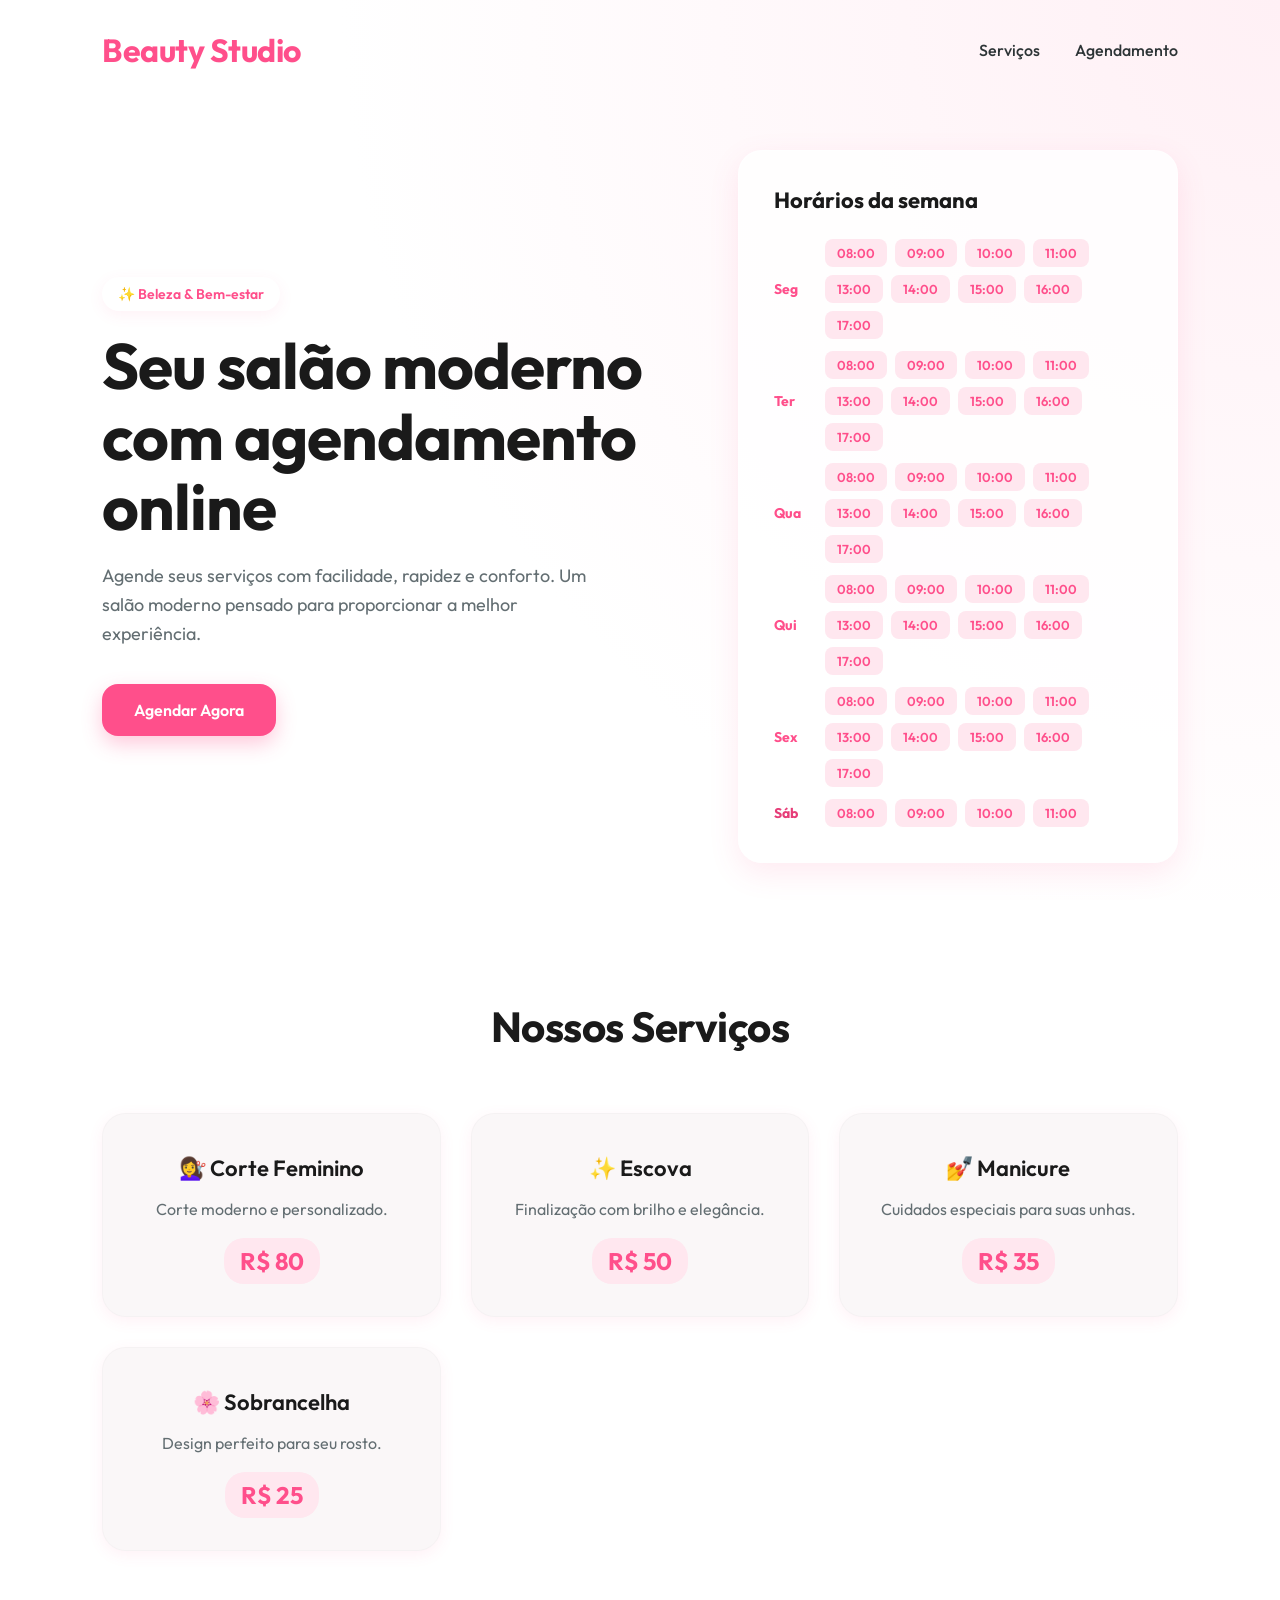
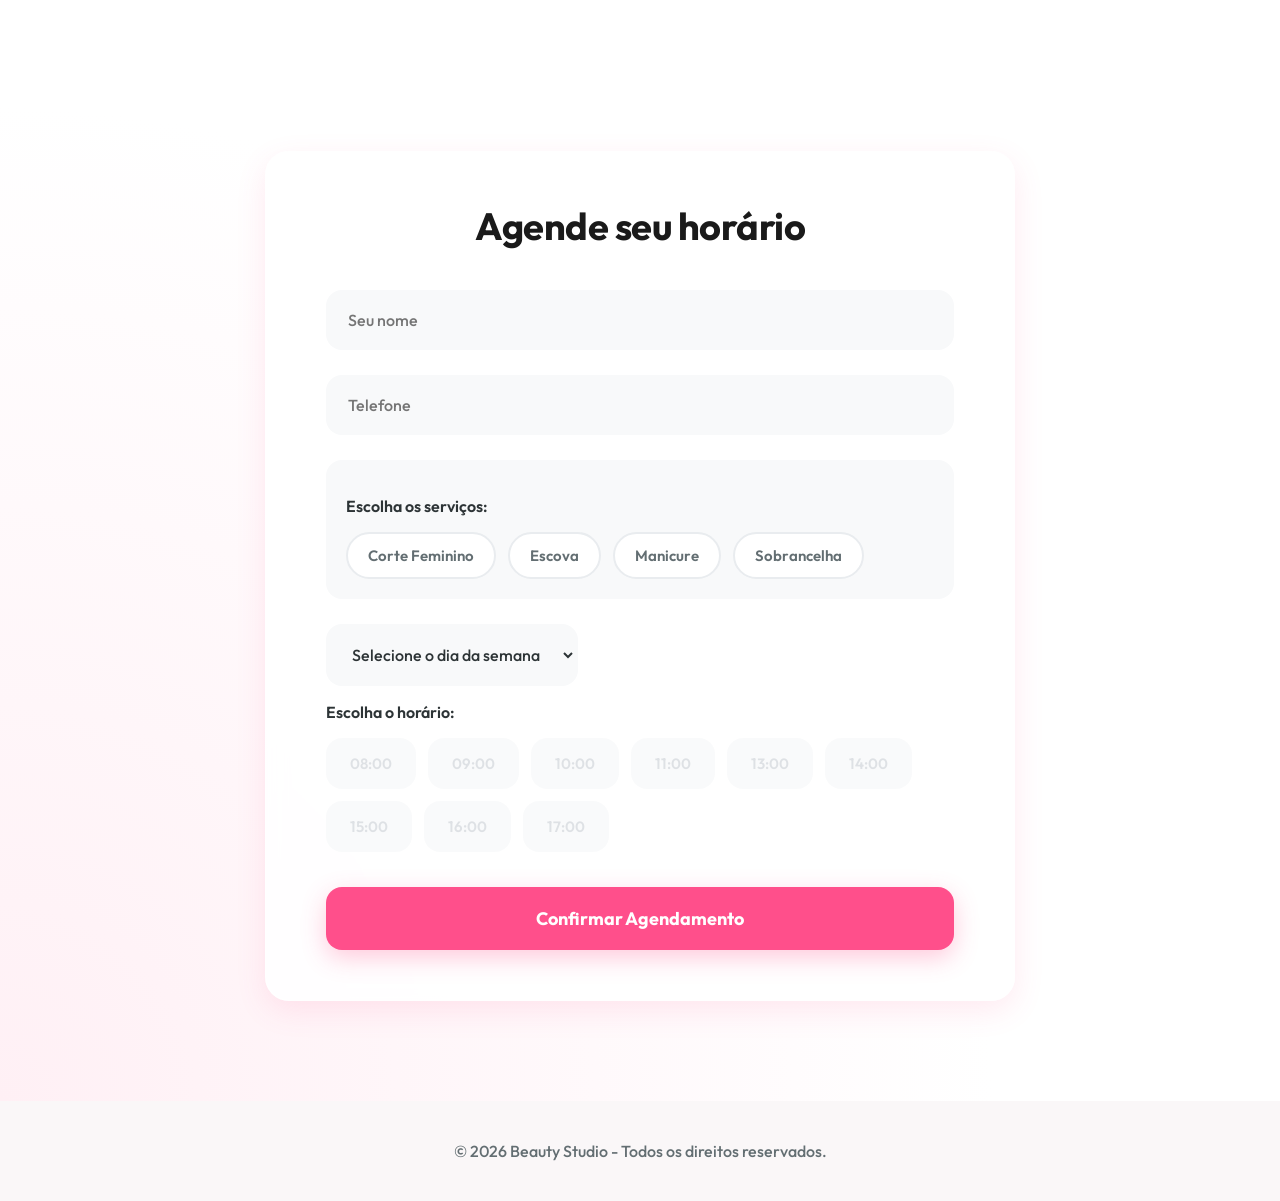
==== index.html @ dd79ac81 "iniciando o salao de beleza" ====
<!DOCTYPE html>
<html lang="pt-BR">
<head>
  <meta charset="UTF-8" />
  <meta name="viewport" content="width=device-width, initial-scale=1.0"/>
  <title>Beauty Studio</title>
  <link rel="preconnect" href="https://fonts.googleapis.com">
  <link rel="preconnect" href="https://fonts.gstatic.com" crossorigin>
  <link href="https://fonts.googleapis.com/css2?family=Outfit:wght@300;400;500;600;700&display=swap" rel="stylesheet">
  <link rel="stylesheet" href="style.css"/>
  <script defer src="script.js"></script>
</head>
<body>

  <header class="hero">
    <nav>
      <h2>Beauty Studio</h2>

      <ul>
        <li><a href="#servicos">Serviços</a></li>
        <li><a href="#agendamento">Agendamento</a></li>
      </ul>
    </nav>

    <div class="hero-content">
      <div>
        <span class="tag">✨ Beleza & Bem-estar</span>

        <h1>
          Seu salão moderno com agendamento online
        </h1>

        <p>
          Agende seus serviços com facilidade, rapidez e conforto.
          Um salão moderno pensado para proporcionar a melhor experiência.
        </p>

        <a href="#agendamento" class="btn">
          Agendar Agora
        </a>
      </div>

      <div class="hero-card">
        <h3>Horários da semana</h3>

        <div class="schedule-grid" id="agendaGrid">
          <div class="schedule-row" data-day="Segunda-feira">
            <span class="day-label">Seg</span>
            <div class="hours"><span data-time="08:00">08:00</span><span data-time="09:00">09:00</span><span data-time="10:00">10:00</span><span data-time="11:00">11:00</span><span data-time="13:00">13:00</span><span data-time="14:00">14:00</span><span data-time="15:00">15:00</span><span data-time="16:00">16:00</span><span data-time="17:00">17:00</span></div>
          </div>
          <div class="schedule-row" data-day="Terça-feira">
            <span class="day-label">Ter</span>
            <div class="hours"><span data-time="08:00">08:00</span><span data-time="09:00">09:00</span><span data-time="10:00">10:00</span><span data-time="11:00">11:00</span><span data-time="13:00">13:00</span><span data-time="14:00">14:00</span><span data-time="15:00">15:00</span><span data-time="16:00">16:00</span><span data-time="17:00">17:00</span></div>
          </div>
          <div class="schedule-row" data-day="Quarta-feira">
            <span class="day-label">Qua</span>
            <div class="hours"><span data-time="08:00">08:00</span><span data-time="09:00">09:00</span><span data-time="10:00">10:00</span><span data-time="11:00">11:00</span><span data-time="13:00">13:00</span><span data-time="14:00">14:00</span><span data-time="15:00">15:00</span><span data-time="16:00">16:00</span><span data-time="17:00">17:00</span></div>
          </div>
          <div class="schedule-row" data-day="Quinta-feira">
            <span class="day-label">Qui</span>
            <div class="hours"><span data-time="08:00">08:00</span><span data-time="09:00">09:00</span><span data-time="10:00">10:00</span><span data-time="11:00">11:00</span><span data-time="13:00">13:00</span><span data-time="14:00">14:00</span><span data-time="15:00">15:00</span><span data-time="16:00">16:00</span><span data-time="17:00">17:00</span></div>
          </div>
          <div class="schedule-row" data-day="Sexta-feira">
            <span class="day-label">Sex</span>
            <div class="hours"><span data-time="08:00">08:00</span><span data-time="09:00">09:00</span><span data-time="10:00">10:00</span><span data-time="11:00">11:00</span><span data-time="13:00">13:00</span><span data-time="14:00">14:00</span><span data-time="15:00">15:00</span><span data-time="16:00">16:00</span><span data-time="17:00">17:00</span></div>
          </div>
          <div class="schedule-row" data-day="Sábado">
            <span class="day-label sat">Sáb</span>
            <div class="hours"><span data-time="08:00">08:00</span><span data-time="09:00">09:00</span><span data-time="10:00">10:00</span><span data-time="11:00">11:00</span></div>
          </div>
        </div>
      </div>
    </div>
  </header>

  <section id="servicos" class="services">
    <h2>Nossos Serviços</h2>

    <div class="cards">

      <div class="card">
        <h3>💇‍♀️ Corte Feminino</h3>
        <p>Corte moderno e personalizado.</p>
        <strong>R$ 80</strong>
      </div>

      <div class="card">
        <h3>✨ Escova</h3>
        <p>Finalização com brilho e elegância.</p>
        <strong>R$ 50</strong>
      </div>

      <div class="card">
        <h3>💅 Manicure</h3>
        <p>Cuidados especiais para suas unhas.</p>
        <strong>R$ 35</strong>
      </div>

      <div class="card">
        <h3>🌸 Sobrancelha</h3>
        <p>Design perfeito para seu rosto.</p>
        <strong>R$ 25</strong>
      </div>

    </div>
  </section>

  <section id="agendamento" class="booking">
    <div class="booking-box">

      <h2>Agende seu horário</h2>

      <form id="bookingForm">

        <input type="text" id="name" placeholder="Seu nome" required>

        <input type="tel" id="phone" placeholder="Telefone" required>

        <div class="services-selection">
          <p class="time-label">Escolha os serviços:</p>
          <div class="service-chips">
            <label class="service-chip"><input type="checkbox" name="services" value="Corte Feminino"> Corte Feminino</label>
            <label class="service-chip"><input type="checkbox" name="services" value="Escova"> Escova</label>
            <label class="service-chip"><input type="checkbox" name="services" value="Manicure"> Manicure</label>
            <label class="service-chip"><input type="checkbox" name="services" value="Sobrancelha"> Sobrancelha</label>
          </div>
        </div>

        <div class="day-preference" id="dayPreference" style="display: none;">
          <p class="time-label">Como deseja agendar?</p>
          <div class="radio-group">
            <label><input type="radio" name="scheduleType" value="Mesmo dia" checked> Tudo no mesmo dia</label>
            <label><input type="radio" name="scheduleType" value="Dias separados"> Em dias separados</label>
          </div>
        </div>

        <div id="singleDaySchedule">
          <select id="day">
            <option value="">Selecione o dia da semana</option>
            <option value="Segunda-feira">Segunda-feira</option>
            <option value="Terça-feira">Terça-feira</option>
            <option value="Quarta-feira">Quarta-feira</option>
            <option value="Quinta-feira">Quinta-feira</option>
            <option value="Sexta-feira">Sexta-feira</option>
            <option value="Sábado">Sábado (até 12h)</option>
          </select>

          <p class="time-label">Escolha o horário:</p>
          <div class="time-slots" id="timeSlots">
            <span class="slot" data-time="08:00">08:00</span>
            <span class="slot" data-time="09:00">09:00</span>
            <span class="slot" data-time="10:00">10:00</span>
            <span class="slot" data-time="11:00">11:00</span>
            <span class="slot weekday-only" data-time="13:00">13:00</span>
            <span class="slot weekday-only" data-time="14:00">14:00</span>
            <span class="slot weekday-only" data-time="15:00">15:00</span>
            <span class="slot weekday-only" data-time="16:00">16:00</span>
            <span class="slot weekday-only" data-time="17:00">17:00</span>
          </div>
          <input type="hidden" id="time">
        </div>

        <div id="separateDaysSchedule" style="display: none;">
        </div>

        <button type="submit">
          Confirmar Agendamento
        </button>

      </form>

    </div>
  </section>

  <footer>
    <p>© 2026 Beauty Studio - Todos os direitos reservados.</p>
  </footer>

</body>
</html>
---- style.css ----
@import url('https://fonts.googleapis.com/css2?family=Outfit:wght@300;400;500;600;700&display=swap');

:root {
  --primary: #ff4f8b;
  --primary-hover: #e63d78;
  --primary-light: #ffe7ef;
  --bg: #faf7f8;
  --text: #2d3436;
  --text-muted: #636e72;
  --white: #ffffff;
  --radius-sm: 10px;
  --radius-md: 16px;
  --radius-lg: 24px;
  --shadow-sm: 0 4px 15px rgba(255, 79, 139, 0.08);
  --shadow-md: 0 10px 30px rgba(255, 79, 139, 0.12);
  --shadow-hover: 0 15px 40px rgba(255, 79, 139, 0.2);
  --transition: all 0.3s cubic-bezier(0.25, 0.8, 0.25, 1);
}

* {
  margin: 0;
  padding: 0;
  box-sizing: border-box;
  font-family: 'Outfit', sans-serif;
}

body {
  background: var(--bg);
  color: var(--text);
  overflow-x: hidden;
  -webkit-font-smoothing: antialiased;
}

/* Animations */
@keyframes fadeInUp {
  from { opacity: 0; transform: translateY(20px); }
  to { opacity: 1; transform: translateY(0); }
}

/* Hero Section */
.hero {
  min-height: 100vh;
  background: radial-gradient(circle at top right, #fff0f5 0%, #fff 60%);
  padding: 30px 8%;
  position: relative;
}

nav {
  display: flex;
  justify-content: space-between;
  align-items: center;
  animation: fadeInUp 0.6s ease forwards;
}

nav h2 {
  color: var(--primary);
  font-size: 32px;
  font-weight: 700;
  letter-spacing: -0.5px;
}

nav ul {
  display: flex;
  gap: 35px;
  list-style: none;
}

nav a {
  text-decoration: none;
  color: var(--text);
  font-weight: 500;
  font-size: 16px;
  transition: var(--transition);
  position: relative;
}

nav a::after {
  content: '';
  position: absolute;
  width: 0;
  height: 2px;
  bottom: -4px;
  left: 0;
  background-color: var(--primary);
  transition: var(--transition);
}

nav a:hover {
  color: var(--primary);
}

nav a:hover::after {
  width: 100%;
}

.hero-content {
  display: grid;
  grid-template-columns: 1fr 440px;
  gap: 60px;
  align-items: center;
  margin-top: 80px;
  animation: fadeInUp 0.8s ease forwards;
}

.tag {
  background: var(--white);
  color: var(--primary);
  padding: 8px 16px;
  border-radius: 30px;
  font-size: 14px;
  font-weight: 600;
  box-shadow: var(--shadow-sm);
  display: inline-block;
  margin-bottom: 20px;
}

.hero h1 {
  font-size: 64px;
  font-weight: 700;
  margin: 0 0 20px 0;
  line-height: 1.1;
  color: #1a1a1a;
  letter-spacing: -1px;
}

.hero p {
  font-size: 18px;
  color: var(--text-muted);
  line-height: 1.6;
  margin-bottom: 35px;
  max-width: 500px;
}

.btn {
  background: var(--primary);
  color: var(--white);
  padding: 16px 32px;
  border-radius: var(--radius-md);
  text-decoration: none;
  font-weight: 600;
  font-size: 16px;
  transition: var(--transition);
  display: inline-block;
  box-shadow: 0 8px 20px rgba(255, 79, 139, 0.3);
}

.btn:hover {
  background: var(--primary-hover);
  transform: translateY(-3px);
  box-shadow: 0 12px 25px rgba(255, 79, 139, 0.4);
}

/* Agenda Card */
.hero-card {
  background: rgba(255, 255, 255, 0.8);
  backdrop-filter: blur(12px);
  padding: 35px;
  border-radius: var(--radius-lg);
  box-shadow: var(--shadow-md);
  border: 1px solid rgba(255, 255, 255, 0.5);
  min-width: 420px;
}

.hero-card h3 {
  margin-bottom: 25px;
  font-size: 22px;
  color: #1a1a1a;
}

.schedule-grid {
  display: flex;
  flex-direction: column;
  gap: 12px;
}

.schedule-row {
  display: flex;
  align-items: center;
  gap: 15px;
}

.day-label {
  min-width: 36px;
  font-weight: 700;
  color: var(--primary);
  font-size: 14px;
}

.day-label.sat {
  color: var(--primary-hover);
}

.hours {
  display: flex;
  flex-wrap: wrap;
  gap: 8px;
}

.hours span {
  background: var(--primary-light);
  color: var(--primary);
  padding: 6px 12px;
  border-radius: 8px;
  font-weight: 600;
  font-size: 13px;
  transition: var(--transition);
}

.schedule-row .hours span.highlighted {
  background: var(--primary);
  color: var(--white);
  box-shadow: 0 4px 12px rgba(255, 79, 139, 0.4);
  transform: scale(1.15);
  z-index: 1;
  position: relative;
}

/* Services */
.services {
  padding: 100px 8%;
  background: var(--white);
}

.services h2 {
  text-align: center;
  font-size: 42px;
  margin-bottom: 60px;
  font-weight: 700;
  color: #1a1a1a;
  letter-spacing: -0.5px;
}

.cards {
  display: grid;
  grid-template-columns: repeat(auto-fit, minmax(250px, 1fr));
  gap: 30px;
}

.card {
  background: var(--bg);
  padding: 40px 30px;
  border-radius: var(--radius-lg);
  box-shadow: var(--shadow-sm);
  transition: var(--transition);
  border: 1px solid rgba(0,0,0,0.02);
  text-align: center;
}

.card:hover {
  transform: translateY(-10px);
  box-shadow: var(--shadow-hover);
  background: var(--white);
}

.card h3 {
  margin-bottom: 15px;
  font-size: 22px;
  font-weight: 600;
  color: #1a1a1a;
}

.card p {
  color: var(--text-muted);
  margin-bottom: 25px;
  line-height: 1.5;
}

.card strong {
  color: var(--primary);
  font-size: 24px;
  font-weight: 700;
  background: var(--primary-light);
  padding: 8px 16px;
  border-radius: 20px;
}

/* Booking Section */
.booking {
  padding: 100px 8%;
  background: radial-gradient(circle at bottom left, #fff0f5 0%, #fff 60%);
}

.booking-box {
  background: rgba(255, 255, 255, 0.9);
  backdrop-filter: blur(10px);
  padding: 50px 60px;
  border-radius: var(--radius-lg);
  max-width: 750px;
  margin: auto;
  box-shadow: var(--shadow-md);
  border: 1px solid rgba(255, 255, 255, 0.8);
}

.booking-box h2 {
  text-align: center;
  margin-bottom: 40px;
  font-size: 38px;
  font-weight: 700;
  color: #1a1a1a;
  letter-spacing: -0.5px;
}

form {
  display: flex;
  flex-direction: column;
  gap: 25px;
}

input[type="text"],
input[type="tel"],
select {
  padding: 18px 20px;
  border: 2px solid transparent;
  background: #f8f9fa;
  border-radius: var(--radius-md);
  font-size: 16px;
  transition: var(--transition);
  color: var(--text);
  font-weight: 500;
}

input[type="text"]:focus,
input[type="tel"]:focus,
select:focus {
  outline: none;
  border-color: var(--primary);
  background: var(--white);
  box-shadow: 0 0 0 4px rgba(255, 79, 139, 0.1);
}

.time-label {
  font-weight: 600;
  color: var(--text);
  font-size: 16px;
  margin-bottom: -5px;
}

/* Service Chips */
.services-selection {
  background: #f8f9fa;
  padding: 20px;
  border-radius: var(--radius-md);
}

.service-chips {
  display: flex;
  flex-wrap: wrap;
  gap: 12px;
  margin-top: 15px;
}

.service-chip {
  background: var(--white);
  border: 2px solid #e9ecef;
  color: var(--text-muted);
  padding: 12px 20px;
  border-radius: 30px;
  font-weight: 600;
  cursor: pointer;
  transition: var(--transition);
  display: flex;
  align-items: center;
  font-size: 15px;
}

.service-chip input {
  display: none;
}

.service-chip:hover {
  border-color: #ced4da;
  color: var(--text);
}

.service-chip:has(input:checked) {
  background: var(--primary);
  border-color: var(--primary);
  color: var(--white);
  box-shadow: 0 4px 12px rgba(255, 79, 139, 0.3);
}

/* Radio Group */
.radio-group {
  display: flex;
  gap: 25px;
  margin-top: 15px;
  background: #f8f9fa;
  padding: 20px;
  border-radius: var(--radius-md);
}

.radio-group label {
  display: flex;
  align-items: center;
  gap: 10px;
  font-weight: 600;
  cursor: pointer;
  color: var(--text);
}

.radio-group input[type="radio"] {
  width: 20px;
  height: 20px;
  accent-color: var(--primary);
  cursor: pointer;
}

/* Time Slots */

.time-label{
  margin: 1em 0;
}
.time-slots {
  display: flex;
  flex-wrap: wrap;
  gap: 12px;
}

.slot {
  background: var(--primary-light);
  color: var(--primary);
  padding: 14px 22px;
  border-radius: var(--radius-md);
  font-weight: 600;
  font-size: 15px;
  cursor: pointer;
  transition: var(--transition);
  user-select: none;
  border: 2px solid transparent;
}

.slot:hover {
  background: #ffd0e0;
  transform: translateY(-2px);
}

.slot.selected {
  background: var(--primary);
  color: var(--white);
  box-shadow: 0 6px 16px rgba(255, 79, 139, 0.35);
  transform: translateY(-2px);
}

.slot.disabled {
  opacity: 0.4;
  cursor: not-allowed;
  background: #f1f3f5;
  color: #adb5bd;
}

.slot.disabled:hover {
  transform: none;
  background: #f1f3f5;
}

/* Separate Days Schedule */
#separateDaysSchedule {
  display: flex;
  flex-direction: column;
  gap: 15px;
}

.service-schedule-row {
  display: flex;
  flex-direction: column;
  gap: 12px;
  background: #fff;
  padding: 20px;
  border-radius: var(--radius-md);
  border: 1px solid #f1f3f5;
  box-shadow: var(--shadow-sm);
  transition: var(--transition);
}

.service-schedule-row:hover {
  border-color: #ffd0e0;
}

.service-schedule-row strong {
  color: var(--primary);
  font-size: 16px;
  font-weight: 700;
}

.service-schedule-inputs {
  display: flex;
  gap: 15px;
}

.service-schedule-inputs select {
  flex: 1;
  padding: 14px 18px;
  background: #f8f9fa;
}

/* Submit Button */
button[type="submit"] {
  padding: 20px;
  border: none;
  background: var(--primary);
  color: var(--white);
  font-size: 18px;
  font-weight: 700;
  border-radius: var(--radius-md);
  cursor: pointer;
  transition: var(--transition);
  box-shadow: 0 8px 25px rgba(255, 79, 139, 0.3);
  margin-top: 10px;
}

button[type="submit"]:hover {
  background: var(--primary-hover);
  transform: translateY(-3px);
  box-shadow: 0 12px 30px rgba(255, 79, 139, 0.4);
}

footer {
  text-align: center;
  padding: 40px 20px;
  color: var(--text-muted);
  font-weight: 500;
  background: var(--bg);
}

@media(max-width: 900px) {
  .hero-content {
    grid-template-columns: 1fr;
    gap: 40px;
  }

  .hero-card {
    min-width: 100%;
  }

  .hero h1 {
    font-size: 48px;
  }

  nav ul {
    display: none;
  }

  .booking-box {
    padding: 30px 20px;
  }

  .service-schedule-inputs {
    flex-direction: column;
  }
}
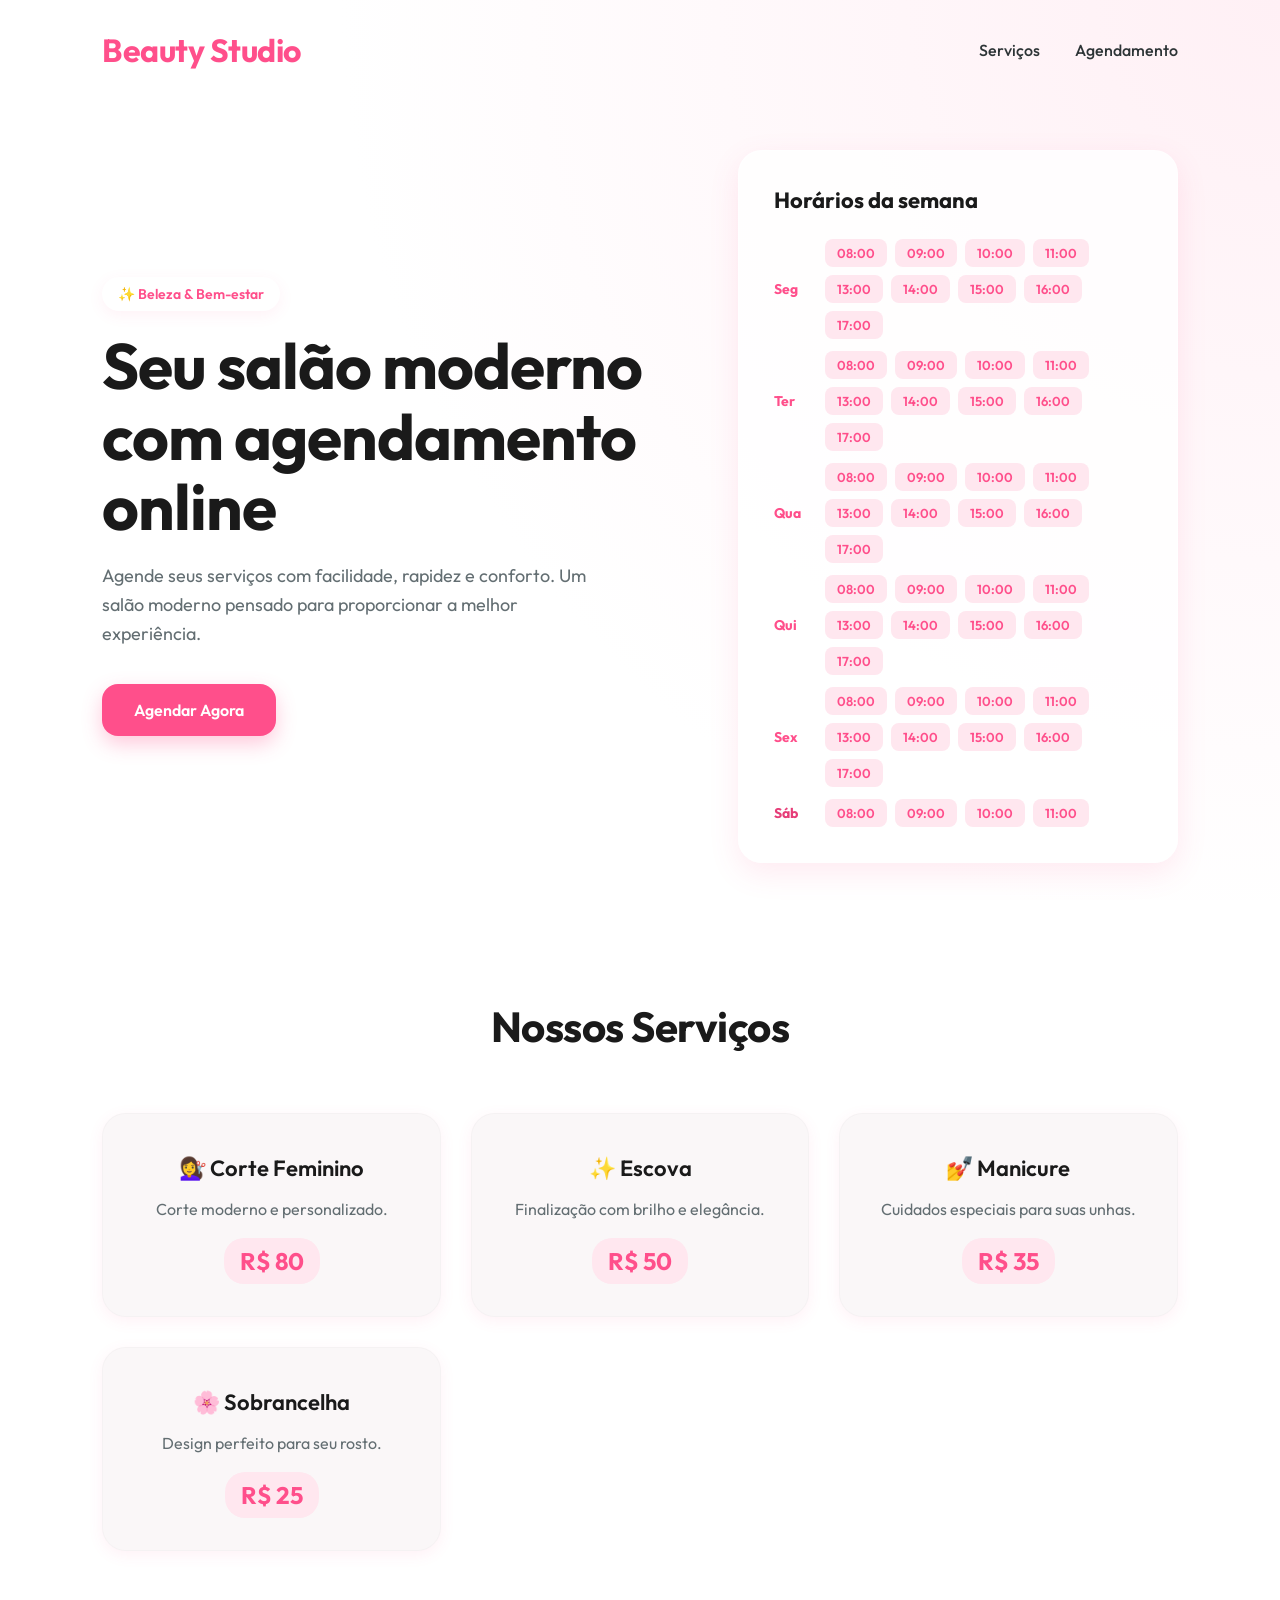
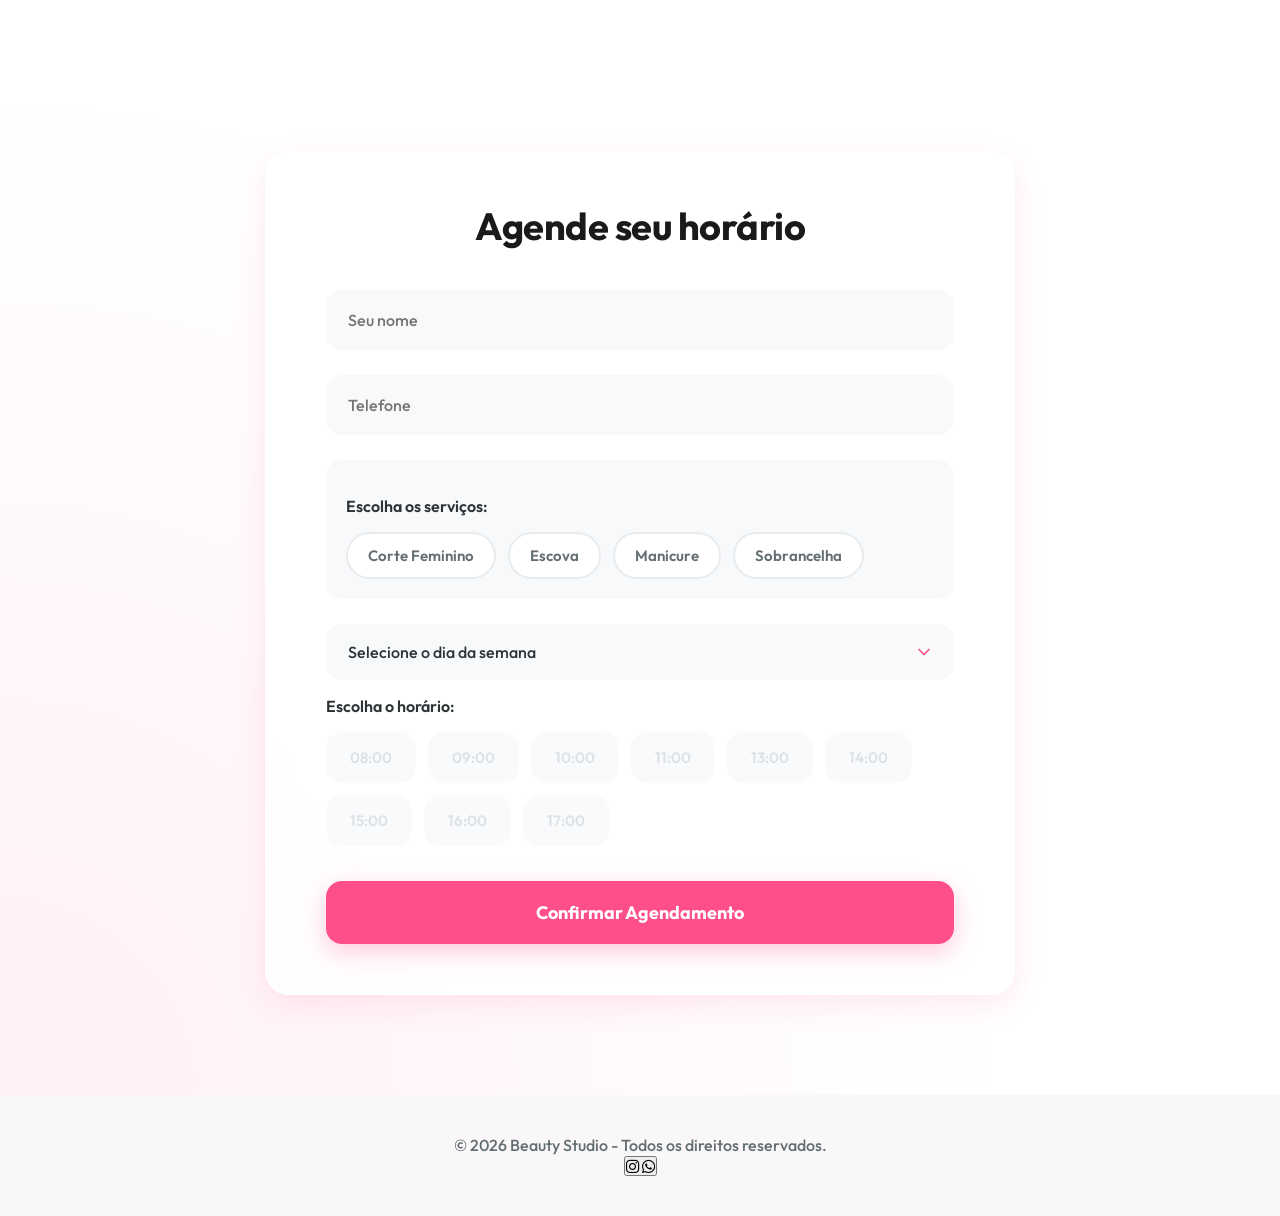
==== commit 3ebc41e0: "adicionei algumas estilizaçoes no painel cliente, e agora, tem uma segunda tela, um painel administr" ====
--- a/index.html
+++ b/index.html
@@ -7,6 +7,7 @@
   <link rel="preconnect" href="https://fonts.googleapis.com">
   <link rel="preconnect" href="https://fonts.gstatic.com" crossorigin>
   <link href="https://fonts.googleapis.com/css2?family=Outfit:wght@300;400;500;600;700&display=swap" rel="stylesheet">
+  <link rel="stylesheet" href="https://cdn.jsdelivr.net/npm/bootstrap-icons@1.13.1/font/bootstrap-icons.min.css">
   <link rel="stylesheet" href="style.css"/>
   <script defer src="script.js"></script>
 </head>
@@ -135,15 +136,18 @@
         </div>
 
         <div id="singleDaySchedule">
-          <select id="day">
-            <option value="">Selecione o dia da semana</option>
-            <option value="Segunda-feira">Segunda-feira</option>
-            <option value="Terça-feira">Terça-feira</option>
-            <option value="Quarta-feira">Quarta-feira</option>
-            <option value="Quinta-feira">Quinta-feira</option>
-            <option value="Sexta-feira">Sexta-feira</option>
-            <option value="Sábado">Sábado (até 12h)</option>
-          </select>
+          <div class="custom-select" id="customDaySelect">
+            <div class="select-selected" id="dayDisplay">Selecione o dia da semana</div>
+            <div class="select-items select-hide" id="dayOptions">
+              <div data-value="Segunda-feira">Segunda-feira</div>
+              <div data-value="Terça-feira">Terça-feira</div>
+              <div data-value="Quarta-feira">Quarta-feira</div>
+              <div data-value="Quinta-feira">Quinta-feira</div>
+              <div data-value="Sexta-feira">Sexta-feira</div>
+              <div data-value="Sábado">Sábado (até 12h)</div>
+            </div>
+            <input type="hidden" id="day" value="">
+          </div>
 
           <p class="time-label">Escolha o horário:</p>
           <div class="time-slots" id="timeSlots">
@@ -174,6 +178,12 @@
 
   <footer>
     <p>© 2026 Beauty Studio - Todos os direitos reservados.</p>
+    <a href="#">
+<button>
+  <i class="bi bi-instagram"></i>
+<i class="bi bi-whatsapp"></i>
+</button>
+    </a>
   </footer>
 
 </body>
--- a/style.css
+++ b/style.css
@@ -23,6 +23,10 @@
   box-sizing: border-box;
   font-family: 'Outfit', sans-serif;
 }
+html {
+  scroll-behavior: smooth;
+  
+}
 
 body {
   background: var(--bg);
@@ -215,6 +219,13 @@
   position: relative;
 }
 
+.schedule-row .hours span.booked {
+  background: #20c997;
+  color: var(--white);
+  box-shadow: 0 4px 12px rgba(32, 201, 151, 0.4);
+  pointer-events: none;
+}
+
 /* Services */
 .services {
   padding: 100px 8%;
@@ -458,6 +469,91 @@
   display: flex;
   flex-direction: column;
   gap: 15px;
+   
+}
+
+
+/* Custom Select */
+.custom-select {
+  position: relative;
+  width: 100%;
+  margin-bottom: 10px;
+}
+
+.select-selected {
+  padding: 16px 45px 16px 20px;
+  font-size: 16px;
+  font-weight: 500;
+  color: var(--text);
+  background-color: #f8f9fa;
+  border: 2px solid transparent;
+  border-radius: var(--radius-md);
+  transition: var(--transition);
+  cursor: pointer;
+  background-image: url("data:image/svg+xml,%3Csvg xmlns='http://www.w3.org/2000/svg' viewBox='0 0 24 24' fill='none' stroke='%23ff4f8b' stroke-width='2' stroke-linecap='round' stroke-linejoin='round'%3E%3Cpolyline points='6 9 12 15 18 9'%3E%3C/polyline%3E%3C/svg%3E");
+  background-repeat: no-repeat;
+  background-position: right 18px center;
+  background-size: 20px;
+}
+
+.select-selected:hover {
+  background-color: var(--white);
+  border-color: #ffd0e0;
+  transform: translateY(-3px);
+  box-shadow: 0 8px 20px rgba(255, 79, 139, 0.12);
+}
+
+.select-selected.select-arrow-active {
+  border-color: var(--primary);
+  background-color: var(--white);
+  box-shadow: 0 0 0 4px rgba(255, 79, 139, 0.15);
+  transform: translateY(-3px);
+  background-image: url("data:image/svg+xml,%3Csvg xmlns='http://www.w3.org/2000/svg' viewBox='0 0 24 24' fill='none' stroke='%23ff4f8b' stroke-width='2' stroke-linecap='round' stroke-linejoin='round'%3E%3Cpolyline points='18 15 12 9 6 15'%3E%3C/polyline%3E%3C/svg%3E");
+}
+
+.select-items {
+  position: absolute;
+  background-color: var(--white);
+  top: 100%;
+  left: 0;
+  right: 0;
+  z-index: 99;
+  border-radius: var(--radius-md);
+  box-shadow: 0 15px 40px rgba(0, 0, 0, 0.15);
+  overflow: hidden;
+  margin-top: 8px;
+  border: 1px solid #f1f3f5;
+  transition: all 0.3s cubic-bezier(0.25, 0.8, 0.25, 1);
+  opacity: 1;
+  visibility: visible;
+  transform: translateY(0);
+}
+
+.select-hide {
+  opacity: 0;
+  visibility: hidden;
+  transform: translateY(-10px);
+}
+
+.select-items div {
+  padding: 14px 20px;
+  cursor: pointer;
+  font-size: 16px;
+  font-weight: 500;
+  color: var(--text);
+  transition: var(--transition);
+}
+
+.select-items div:hover {
+  background-color: var(--primary-light);
+  color: var(--primary);
+  font-weight: 700;
+}
+
+.same-as-selected {
+  background-color: var(--primary-light);
+  color: var(--primary) !important;
+  font-weight: 700 !important;
 }
 
 .service-schedule-row {
